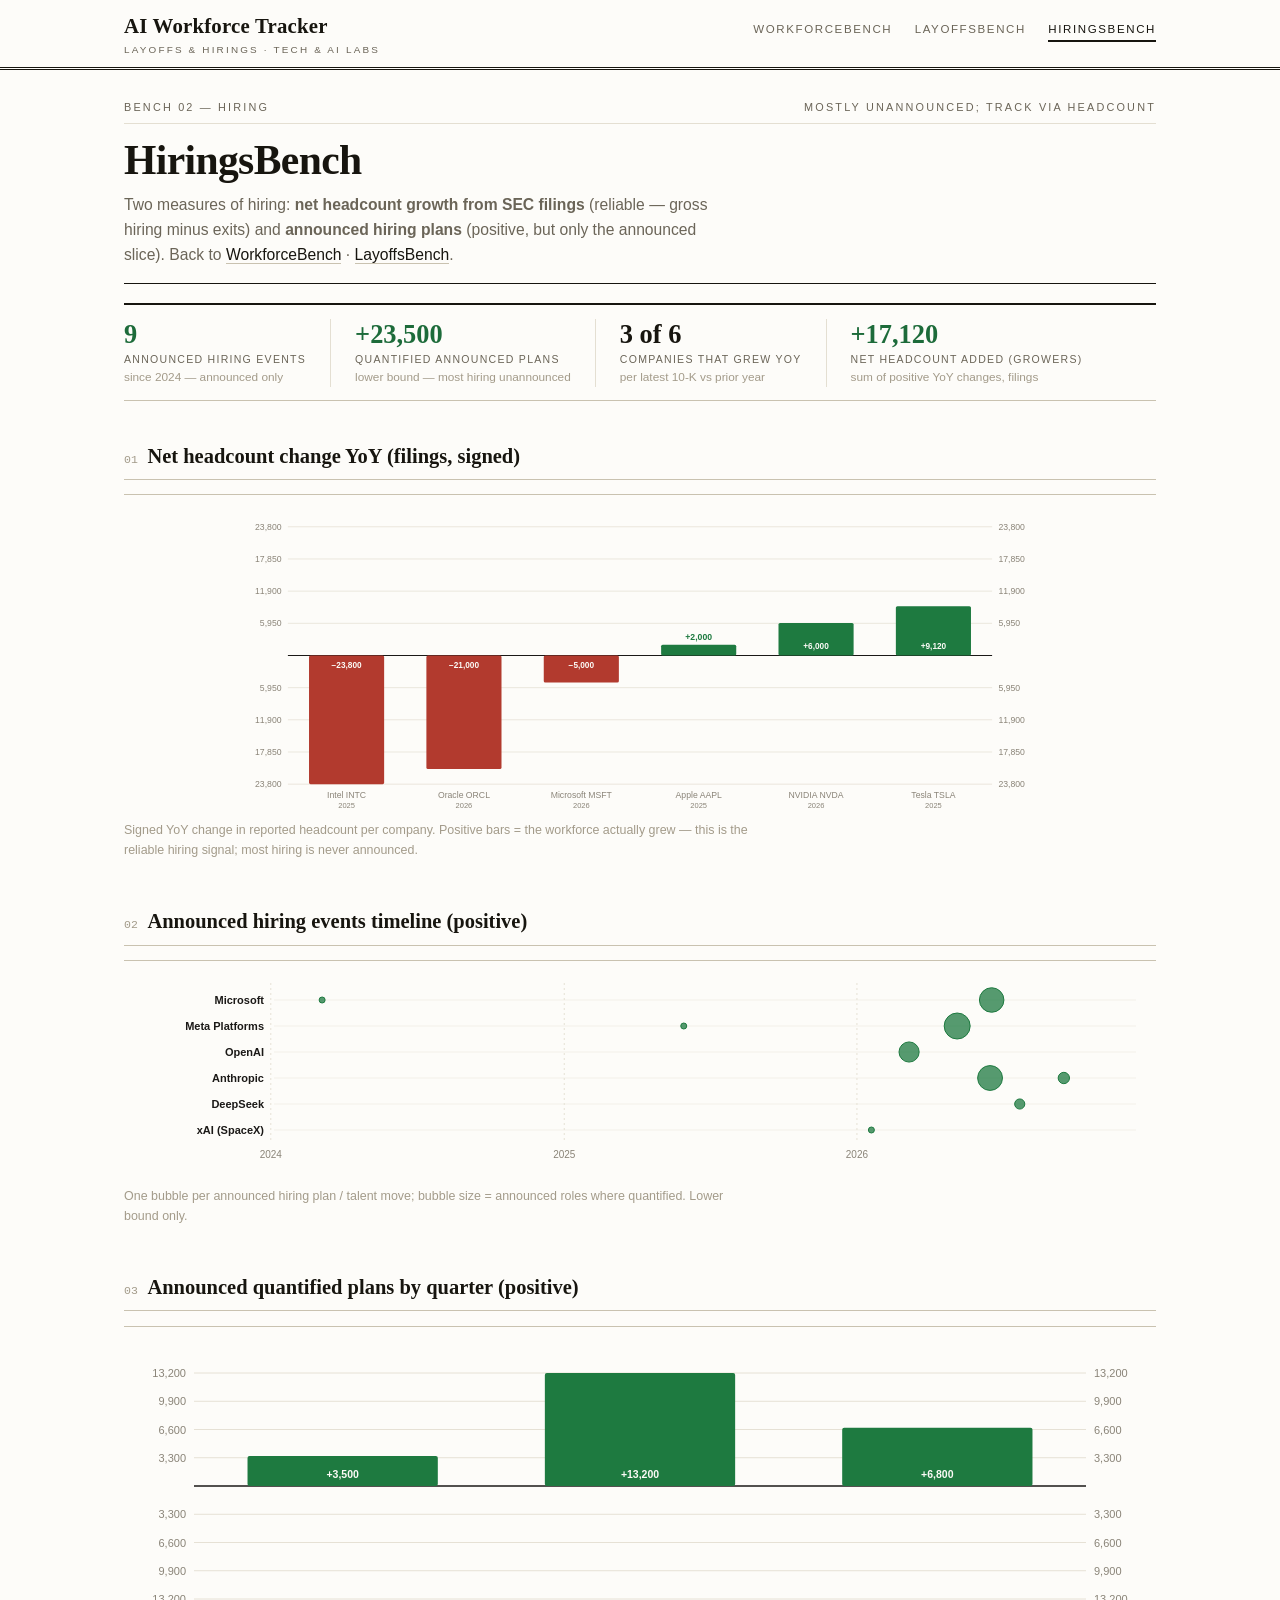
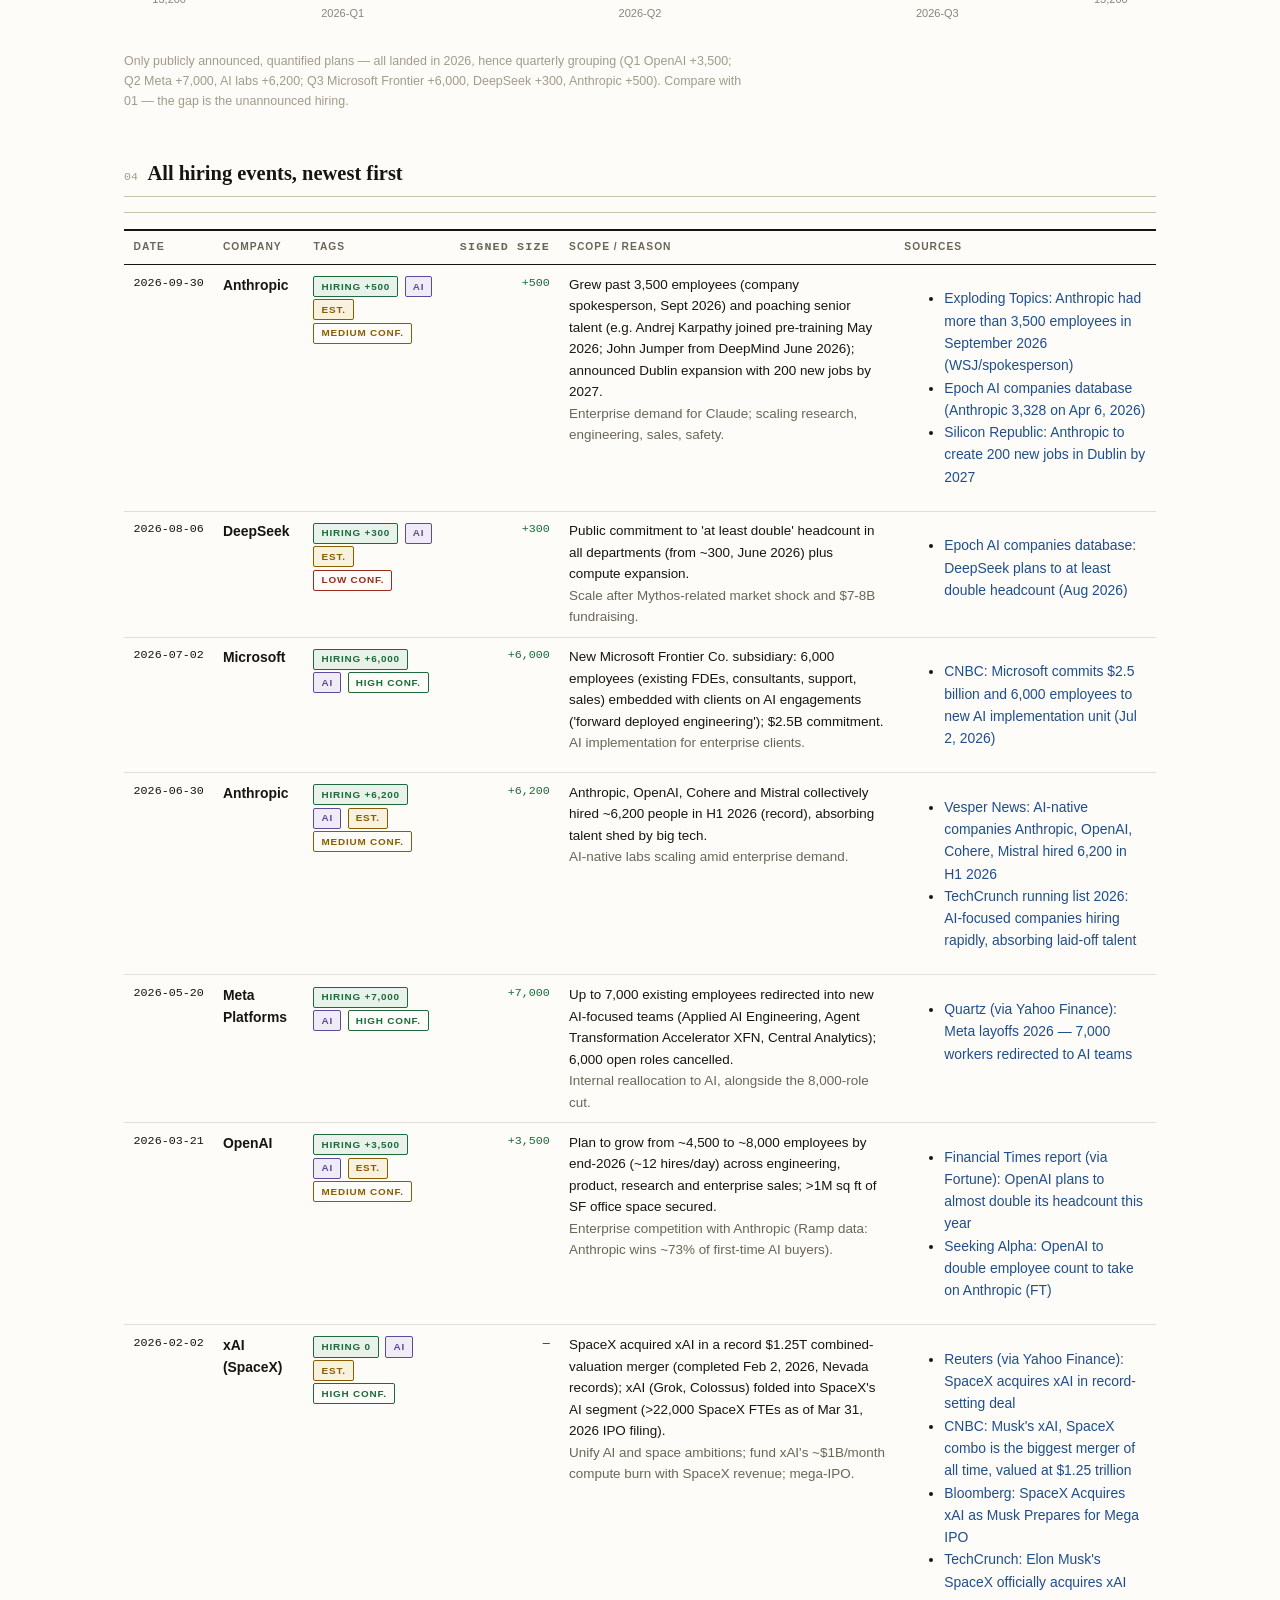
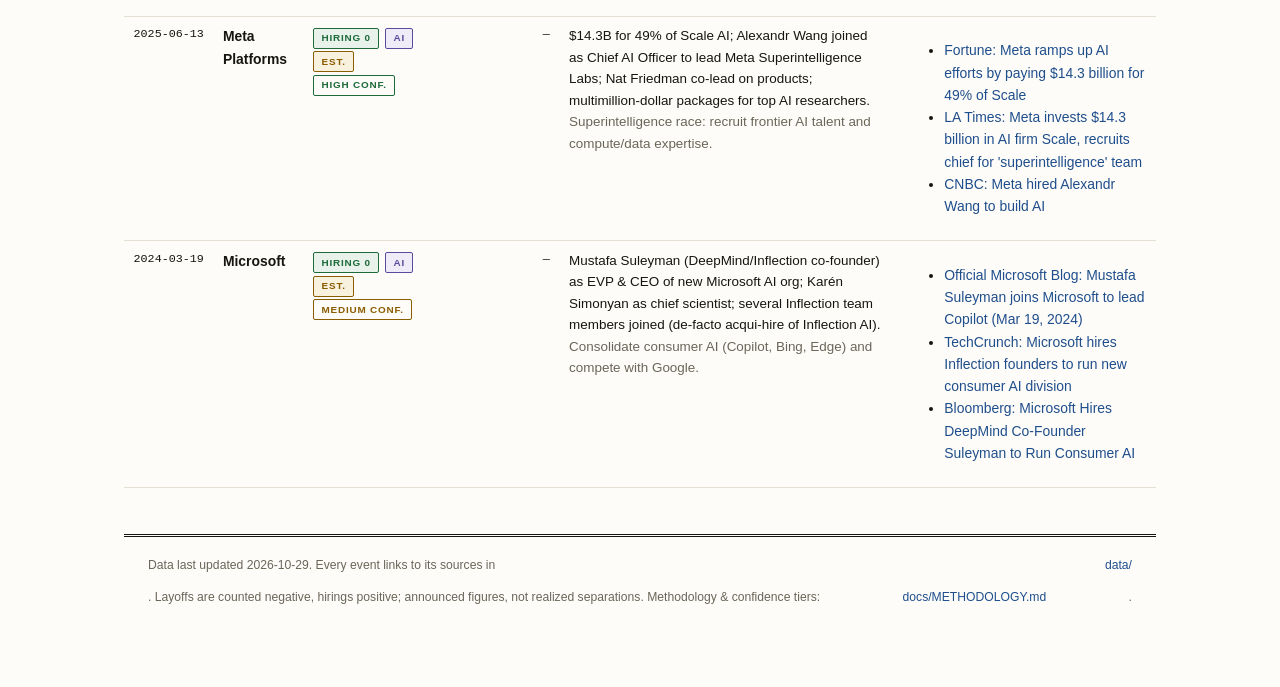
==== hirings.html @ 93736817 "Kill remaining label overlaps: net-flow values go inside bars (white), small-bar labels clamped abov" ====
<!DOCTYPE html>
<html lang="en">
<head>
<meta charset="utf-8">
<meta name="viewport" content="width=device-width, initial-scale=1">
<title>HiringsBench — AI Workforce Tracker</title>
<meta name="description" content="HiringsBench: announced hiring plans and AI talent moves (positive flow) plus net headcount growth from filings — the reliable hiring signal.">
<link rel="stylesheet" href="assets/css/style.css?v=20">
</head>
<body>
<main>
  <div class="hero">
    <div class="kicker"><span>Bench 02 — hiring</span><span>mostly unannounced; track via headcount</span></div>
    <h1>HiringsBench</h1>
    <p class="lede">Two measures of hiring: <strong>net headcount growth from SEC filings</strong> (reliable — gross hiring minus exits) and
      <strong>announced hiring plans</strong> (positive, but only the announced slice). Back to
      <a href="index.html">WorkforceBench</a> · <a href="layoffs.html">LayoffsBench</a>.</p>
  </div>

  <section class="statline" id="kpis"></section>

  <h2><span class="no">01</span>Net headcount change YoY (filings, signed)</h2>
  <div class="panel">
    <div id="net-hc"></div>
    <p class="cap">Signed YoY change in reported headcount per company. Positive bars = the workforce actually grew — this is the reliable hiring signal; most hiring is never announced.</p>
  </div>

  <h2><span class="no">02</span>Announced hiring events timeline (positive)</h2>
  <div class="panel">
    <div id="scatter"></div>
    <p class="cap">One bubble per announced hiring plan / talent move; bubble size = announced roles where quantified. Lower bound only.</p>
  </div>

  <h2><span class="no">03</span>Announced quantified plans by quarter (positive)</h2>
  <div class="panel">
    <div id="year-chart"></div>
    <p class="cap">Only publicly announced, quantified plans — all landed in 2026, hence quarterly grouping (Q1 OpenAI +3,500; Q2 Meta +7,000, AI labs +6,200; Q3 Microsoft Frontier +6,000, DeepSeek +300, Anthropic +500). Compare with 01 — the gap is the unannounced hiring.</p>
  </div>

  <h2><span class="no">04</span>All hiring events, newest first</h2>
  <div class="panel" style="overflow-x:auto">
    <table class="data">
      <thead><tr><th>Date</th><th>Company</th><th>Tags</th><th class="num">Signed size</th><th>Scope / reason</th><th>Sources</th></tr></thead>
      <tbody id="events-body"></tbody>
    </table>
  </div>
</main>

<script src="assets/js/app.js?v=21"></script>
<script>
AIW.loadAll().then(function (d) {
  document.body.insertAdjacentHTML("afterbegin", AIW.header("HiringsBench"));
  document.querySelector("main").insertAdjacentHTML("beforeend", AIW.footer(d.updated));

  var hirings = d.events.filter(function (e) { return e.type === "hiring"; });
  var quantified = hirings.filter(function (e) { return e.size; });
  var total = quantified.reduce(function (a, e) { return a + e.size; }, 0);
  var firstYear = hirings.map(function (e) { return e.date; }).sort()[0].slice(0, 4);

  var nhc = AIW.netHeadcountChange(d.companies, d.headcount);
  var grown = nhc.filter(function (r) { return r.value > 0; }).reduce(function (a, r) { return a + r.value; }, 0);

  document.getElementById("kpis").innerHTML = [
    { label: "Announced hiring events", value: AIW.fmt(hirings.length), cls: "green", hint: "since " + firstYear + " — announced only" },
    { label: "Quantified announced plans", value: "+" + AIW.fmt(total), cls: "green", hint: "lower bound — most hiring unannounced" },
    { label: "Companies that grew YoY", value: AIW.fmt(nhc.filter(function (r) { return r.value > 0; }).length) + " of " + nhc.length, cls: "ink", hint: "per latest 10-K vs prior year" },
    { label: "Net headcount added (growers)", value: "+" + AIW.fmt(grown), cls: "green", hint: "sum of positive YoY changes, filings" }
  ].map(function (k) {
    return '<div class="stat"><div class="v ' + k.cls + '">' + k.value + '</div><div class="l">' + k.label + '</div><div class="h">' + k.hint + "</div></div>";
  }).join("");

  AIW.signedBarChart(document.getElementById("net-hc"), nhc.map(function (r) {
    return { label: r.label, label2: r.as_of.slice(0, 4), value: r.value };
  }), { height: 380 });

  AIW.eventScatter(document.getElementById("scatter"), d.companies, hirings, "hiring");

  var byQ = {};
  quantified.forEach(function (e) {
    var m = parseInt(e.date.slice(5, 7), 10);
    var q = e.date.slice(0, 4) + "-Q" + Math.ceil(m / 3);
    byQ[q] = (byQ[q] || 0) + e.size;
  });
  var qRows = Object.keys(byQ).sort().map(function (q) { return { label: q, value: byQ[q] }; });
  AIW.signedBarChart(document.getElementById("year-chart"),
    qRows.length ? qRows : [{ label: "—", value: 0 }], { height: 280 });

  AIW.eventsTable(document.getElementById("events-body"), d.companies, hirings, "hiring");
});
</script>

<script>
/* Warm the cache: fetch sibling pages + data at idle so navigation feels instant. */
(function () {
  var me = location.pathname.split("/").pop() || "index.html";
  var pages = ["index.html", "layoffs.html", "hirings.html"].filter(function (p) { return p !== me; });
  function warm() {
    pages.forEach(function (p) { var l = document.createElement("link"); l.rel = "prefetch"; l.href = p; document.head.appendChild(l); });
    ["data/companies.json", "data/events.json", "data/headcount.json", "data/coverage.json"].forEach(function (d) {
      fetch(d, { cache: "force-cache" }).catch(function () {});
    });
  }
  if ("requestIdleCallback" in window) requestIdleCallback(warm); else setTimeout(warm, 300);
})();
</script>
</body>
</html>
---- assets/css/style.css ----
/* AI Workforce Tracker — newspaper-ledger design: ink on paper, hairlines, no cards/emoji */
:root {
  --paper: #fdfcf9;
  --card: #ffffff;
  --ink: #17150f;
  --muted: #6b6558;
  --faint: #a39b8a;
  --line: #e4dfd2;
  --line-strong: #c9c2b0;
  --red: #9c2b1e;
  --red-soft: #f9ece8;
  --green: #1d6b3a;
  --green-soft: #e9f2ea;
  --violet: #5d4a9e;
  --violet-soft: #efecf8;
  --blue: #1f4e8c;
  --amber: #8a5d00;
  --amber-soft: #f8f1de;
  --mono: ui-monospace, "SF Mono", Menlo, Consolas, monospace;
  --serif: "Iowan Old Style", "Palatino Linotype", Palatino, Georgia, serif;
  --sans: "Helvetica Neue", Helvetica, Arial, sans-serif;
}

* { box-sizing: border-box; }

body {
  margin: 0;
  font-family: var(--sans);
  background: var(--paper);
  color: var(--ink);
  line-height: 1.6;
  font-size: 15px;
  -webkit-font-smoothing: antialiased;
}

a { color: var(--blue); text-decoration: none; }
a:hover { text-decoration: underline; }

/* ---------- masthead ---------- */
header.site {
  background: var(--paper);
  border-bottom: 3px double var(--ink);
  position: sticky;
  top: 0;
  z-index: 10;
}
header.site .bar {
  max-width: 1080px;
  margin: 0 auto;
  padding: 0.55rem 1.5rem;
  display: flex;
  align-items: baseline;
  gap: 1.75rem;
  flex-wrap: wrap;
}
header.site .brand {
  font-family: var(--serif);
  font-weight: 700;
  font-size: 1.3rem;
  letter-spacing: 0.01em;
  color: var(--ink);
  margin-right: auto;
  border-bottom: none;
  text-decoration: none;
}
header.site .brand:hover { color: var(--ink); text-decoration: none; }
header.site .brand small {
  display: block;
  font-family: var(--sans);
  font-weight: 400;
  font-size: 0.62rem;
  letter-spacing: 0.22em;
  text-transform: uppercase;
  color: var(--muted);
}
header.site nav { display: flex; gap: 1.4rem; }
header.site nav a {
  font-size: 0.72rem;
  text-transform: uppercase;
  letter-spacing: 0.14em;
  color: var(--muted);
  padding-bottom: 2px;
  border-bottom: 1px solid transparent;
}
header.site nav a:hover { color: var(--ink); text-decoration: none; border-bottom-color: var(--line-strong); }
header.site nav a.active { color: var(--ink); border-bottom: 2px solid var(--ink); }

/* ---------- layout ---------- */
main { max-width: 1080px; margin: 0 auto; padding: 1.8rem 1.5rem 3rem; }

.hero { border-bottom: 1px solid var(--ink); padding-bottom: 1rem; margin-bottom: 0.5rem; }
.hero .kicker {
  font-size: 0.68rem; text-transform: uppercase; letter-spacing: 0.2em;
  color: var(--muted);
  display: flex; justify-content: space-between; flex-wrap: wrap; gap: 0.5rem;
  border-bottom: 1px solid var(--line);
  padding-bottom: 0.45rem; margin-bottom: 0.9rem;
}
h1 {
  font-family: var(--serif);
  font-size: 2.6rem;
  line-height: 1.05;
  margin: 0 0 0.6rem;
  font-weight: 700;
  letter-spacing: -0.015em;
}
.hero .lede { color: var(--muted); max-width: 68ch; margin: 0; font-size: 0.98rem; }
.hero .lede a { color: var(--ink); border-bottom: 1px solid var(--line-strong); }

h2 {
  font-family: var(--serif);
  font-size: 1.28rem;
  font-weight: 700;
  margin: 2.4rem 0 0.8rem;
  padding-bottom: 0.4rem;
  border-bottom: 1px solid var(--line-strong);
  display: flex;
  align-items: baseline;
  gap: 0.6rem;
}
h2 .no {
  font-family: var(--mono);
  font-size: 0.72rem;
  color: var(--faint);
  font-weight: 400;
}

/* ---------- stat strip (ledger row) ---------- */
.statline {
  display: flex;
  flex-wrap: wrap;
  margin: 1.2rem 0 0;
  padding: 0.85rem 0;
  border-top: 2px solid var(--ink);
  border-bottom: 1px solid var(--line-strong);
}
.stat {
  padding: 0 1.5rem 0 0;
  margin-right: 1.5rem;
  border-right: 1px solid var(--line);
}
.stat:last-child { border-right: none; margin-right: 0; }
.stat .v {
  font-family: var(--serif);
  font-size: 1.65rem;
  font-weight: 700;
  font-variant-numeric: tabular-nums;
  line-height: 1.15;
}
.stat .v.red { color: var(--red); }
.stat .v.green { color: var(--green); }
.stat .v.violet { color: var(--violet); }
.stat .l { font-size: 0.66rem; text-transform: uppercase; letter-spacing: 0.12em; color: var(--muted); margin-top: 0.1rem; }
.stat .h { font-size: 0.74rem; color: var(--faint); }

/* ---------- panels: flat, hairline, no shadows/rounding ---------- */
.panel {
  border-top: 1px solid var(--line-strong);
  padding: 1rem 0 0.4rem;
  margin: 0.9rem 0;
}
.panel .cap { color: var(--faint); font-size: 0.78rem; margin: 0.6rem 0 0; max-width: 90ch; }

.chart { width: 100%; height: 300px; display: block; }
.chart.tall { height: 340px; }

.legend { display: flex; flex-wrap: wrap; gap: 1.1rem; font-size: 0.78rem; color: var(--muted); margin-top: 0.5rem; }
.legend span::before { content: "■"; margin-right: 0.4rem; }
.legend .l-red::before { color: var(--red); }
.legend .l-green::before { color: var(--green); }
.legend .l-violet::before { color: var(--violet); }
.legend .l-ink::before { color: var(--ink); }
.legend .l-line::before { content: "—"; color: var(--ink); }

/* HTML legend below line charts */
.chart-legend {
  display: flex; flex-wrap: wrap; gap: 0.25rem 1.1rem;
  margin-top: 0.55rem; padding-top: 0.5rem;
  border-top: 1px solid var(--line);
}
.chart-legend .lg-item { font-size: 0.76rem; color: var(--ink); white-space: nowrap; display: inline-flex; align-items: center; gap: 0.35rem; }
.chart-legend .lg-item i { display: inline-block; width: 14px; height: 3px; }

/* ---------- tables: ledger style ---------- */
table.data { width: 100%; border-collapse: collapse; font-size: 0.87rem; }
table.data th {
  font-size: 0.64rem; text-transform: uppercase; letter-spacing: 0.1em;
  color: var(--muted); font-weight: 600;
  text-align: left; padding: 0.45rem 0.6rem;
  border-top: 2px solid var(--ink);
  border-bottom: 1px solid var(--ink);
}
table.data td { padding: 0.55rem 0.6rem; border-bottom: 1px solid var(--line); vertical-align: top; }
table.data tbody tr:hover td { background: #f5f2ea; }
table.data .num, .num { text-align: right; font-variant-numeric: tabular-nums; white-space: nowrap; font-family: var(--mono); font-size: 0.84em; }
.pos { color: var(--green); }
.neg { color: var(--red); }

/* ---------- badges: quiet outline pills ---------- */
.badge {
  display: inline-block;
  font-size: 0.62rem; font-weight: 600;
  text-transform: uppercase; letter-spacing: 0.08em;
  padding: 0.1rem 0.45rem;
  border-radius: 2px;
  border: 1px solid var(--line-strong);
  color: var(--muted);
  white-space: nowrap;
  margin-right: 0.15rem;
}
.badge.red { color: var(--red); border-color: var(--red); background: var(--red-soft); }
.badge.green { color: var(--green); border-color: var(--green); background: var(--green-soft); }
.badge.ai { color: var(--violet); border-color: var(--violet); background: var(--violet-soft); }
.badge.est { color: var(--amber); border-color: var(--amber); background: var(--amber-soft); }
.badge.conf-high { color: var(--green); border-color: var(--green); }
.badge.conf-medium { color: var(--amber); border-color: var(--amber); }
.badge.conf-low { color: var(--red); border-color: var(--red); }

/* ---------- filters ---------- */
.filters { display: flex; flex-wrap: wrap; gap: 0.6rem; margin: 0.8rem 0; align-items: center; }
.filters label { font-size: 0.66rem; text-transform: uppercase; letter-spacing: 0.1em; color: var(--muted); font-weight: 600; }
.filters select, .filters input[type="search"] {
  background: var(--card);
  color: var(--ink);
  border: 1px solid var(--line-strong);
  border-radius: 2px;
  padding: 0.32rem 0.5rem;
  font-size: 0.86rem;
  font-family: var(--sans);
}

/* ---------- company evolution rows ---------- */
.evo { border-top: 2px solid var(--ink); }
.evo .head {
  display: grid; grid-template-columns: 200px 1fr 110px; gap: 1rem;
  padding: 0.4rem 0;
  font-size: 0.62rem; text-transform: uppercase; letter-spacing: 0.1em;
  color: var(--faint); font-weight: 600;
  border-bottom: 1px solid var(--ink);
}
.evo .head .net { text-align: right; }
.evo .row {
  display: grid;
  grid-template-columns: 200px 1fr 110px;
  gap: 1rem;
  align-items: center;
  padding: 0.5rem 0;
  border-bottom: 1px solid var(--line);
}
.evo .row:hover { background: #f5f2ea; }
.evo .row .co { font-weight: 600; font-size: 0.9rem; }
.evo .row .co .tick { color: var(--faint); font-family: var(--mono); font-size: 0.7rem; font-weight: 400; margin-left: 0.4rem; }
.evo .row svg { width: 100%; height: 40px; display: block; }
.evo .row .net { text-align: right; font-family: var(--mono); font-size: 0.84rem; }

/* ---------- robustness tiers ---------- */
.tiers { display: grid; grid-template-columns: repeat(auto-fit, minmax(220px, 1fr)); gap: 0; border-top: 1px solid var(--line-strong); }
.tier { padding: 0.8rem 1rem 0.8rem 0; margin-right: 1rem; border-right: 1px solid var(--line); }
.tier:last-child { border-right: none; }
.tier .t-name { font-family: var(--serif); font-weight: 700; font-size: 0.95rem; }
.tier .t-desc { color: var(--muted); font-size: 0.8rem; margin-top: 0.2rem; }
.tier .t-num { font-family: var(--mono); font-size: 0.76rem; color: var(--faint); margin-top: 0.3rem; }

/* ---------- tooltip ---------- */
.svg-tip {
  position: absolute;
  z-index: 20;
  pointer-events: none;
  background: var(--ink);
  color: var(--paper);
  font-size: 0.74rem;
  line-height: 1.35;
  padding: 0.3rem 0.55rem;
  border-radius: 2px;
  max-width: 240px;
}
.bubble { cursor: pointer; }
.chart rect[data-tip]:hover, .chart circle[data-tip]:hover, .chart path[data-tip]:hover { stroke: var(--ink); stroke-width: 1.2; }

/* ---------- footer ---------- */
footer.site {
  border-top: 3px double var(--ink);
  color: var(--muted);
  font-size: 0.76rem;
  padding: 1.2rem 1.5rem 2rem;
  max-width: 1080px;
  margin: 2.5rem auto 0;
  display: flex;
  justify-content: space-between;
  flex-wrap: wrap;
  gap: 0.75rem;
}

.muted { color: var(--muted); }
.small { font-size: 0.84rem; }
.mono { font-family: var(--mono); }

@media (max-width: 760px) {
  h1 { font-size: 1.9rem; }
  .evo .row, .evo .head { grid-template-columns: 120px 1fr 80px; gap: 0.5rem; }
  .stat { padding-right: 1rem; margin-right: 1rem; }
}
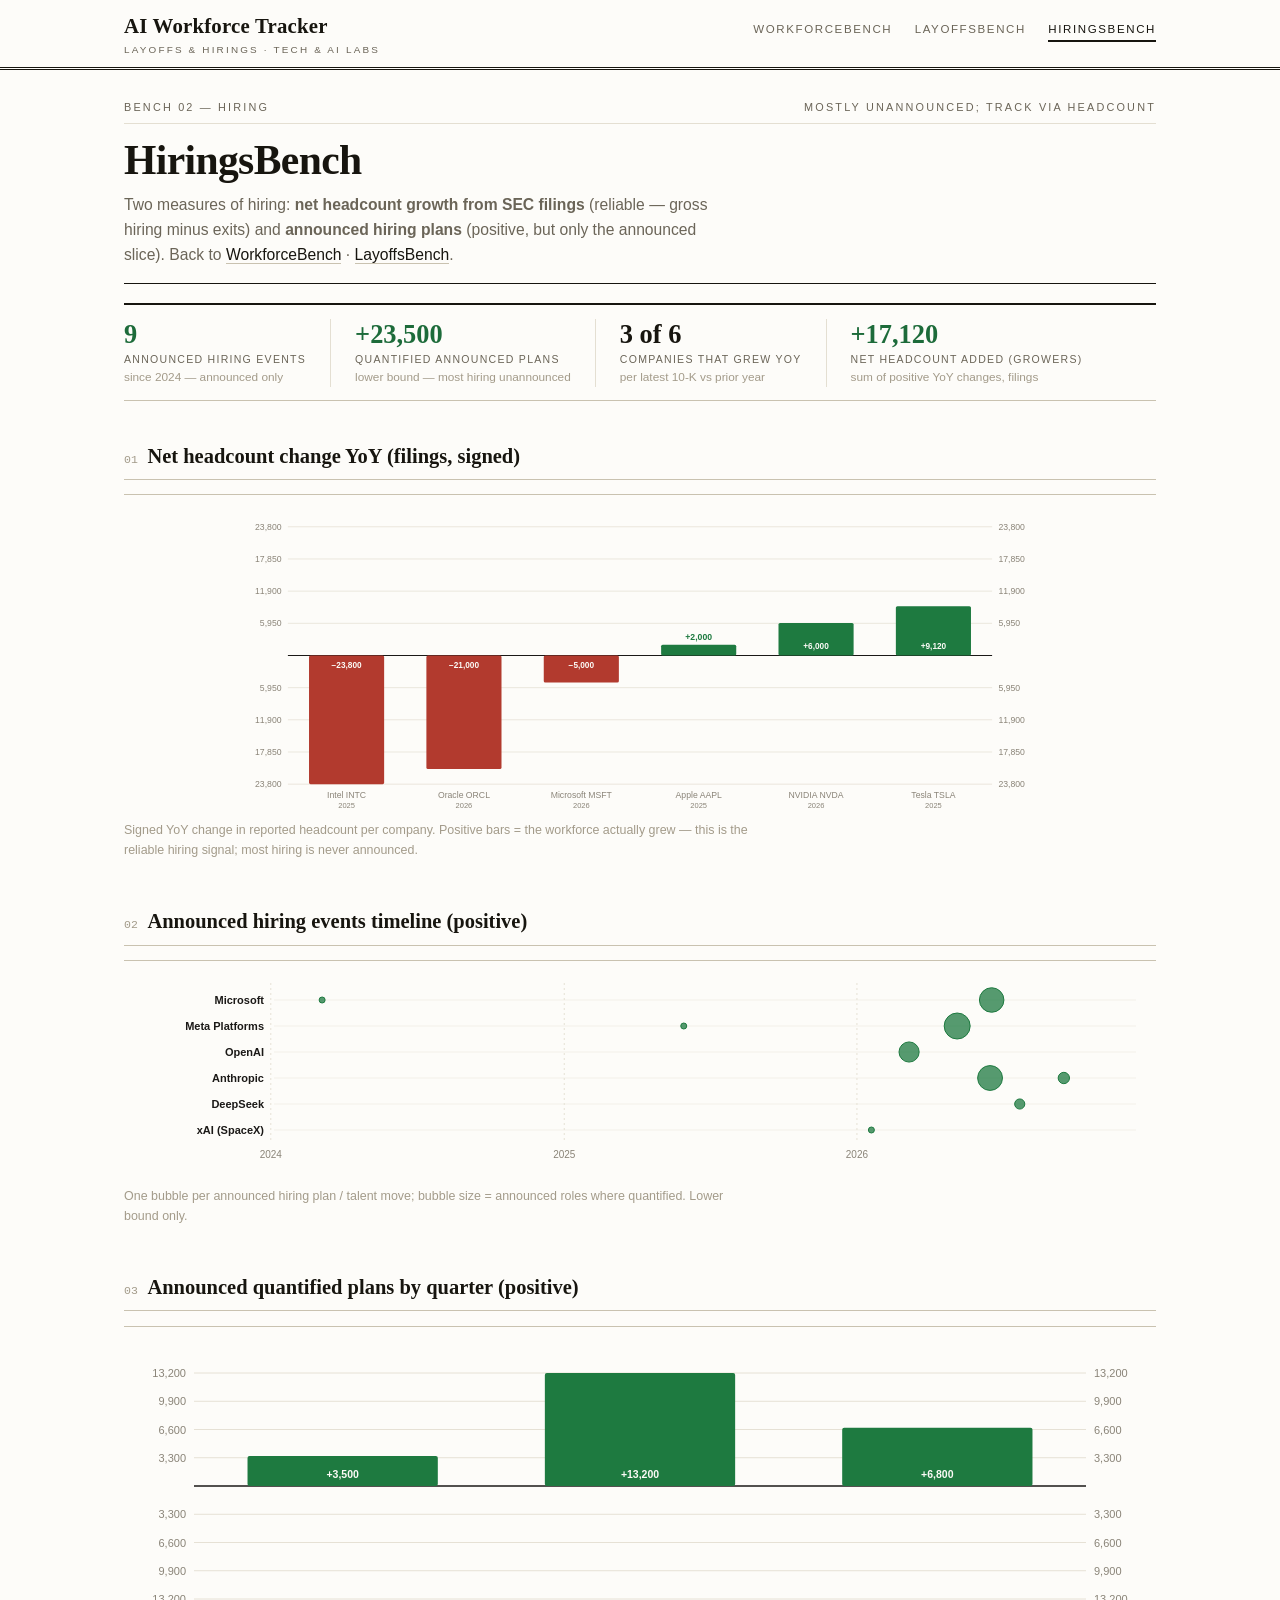
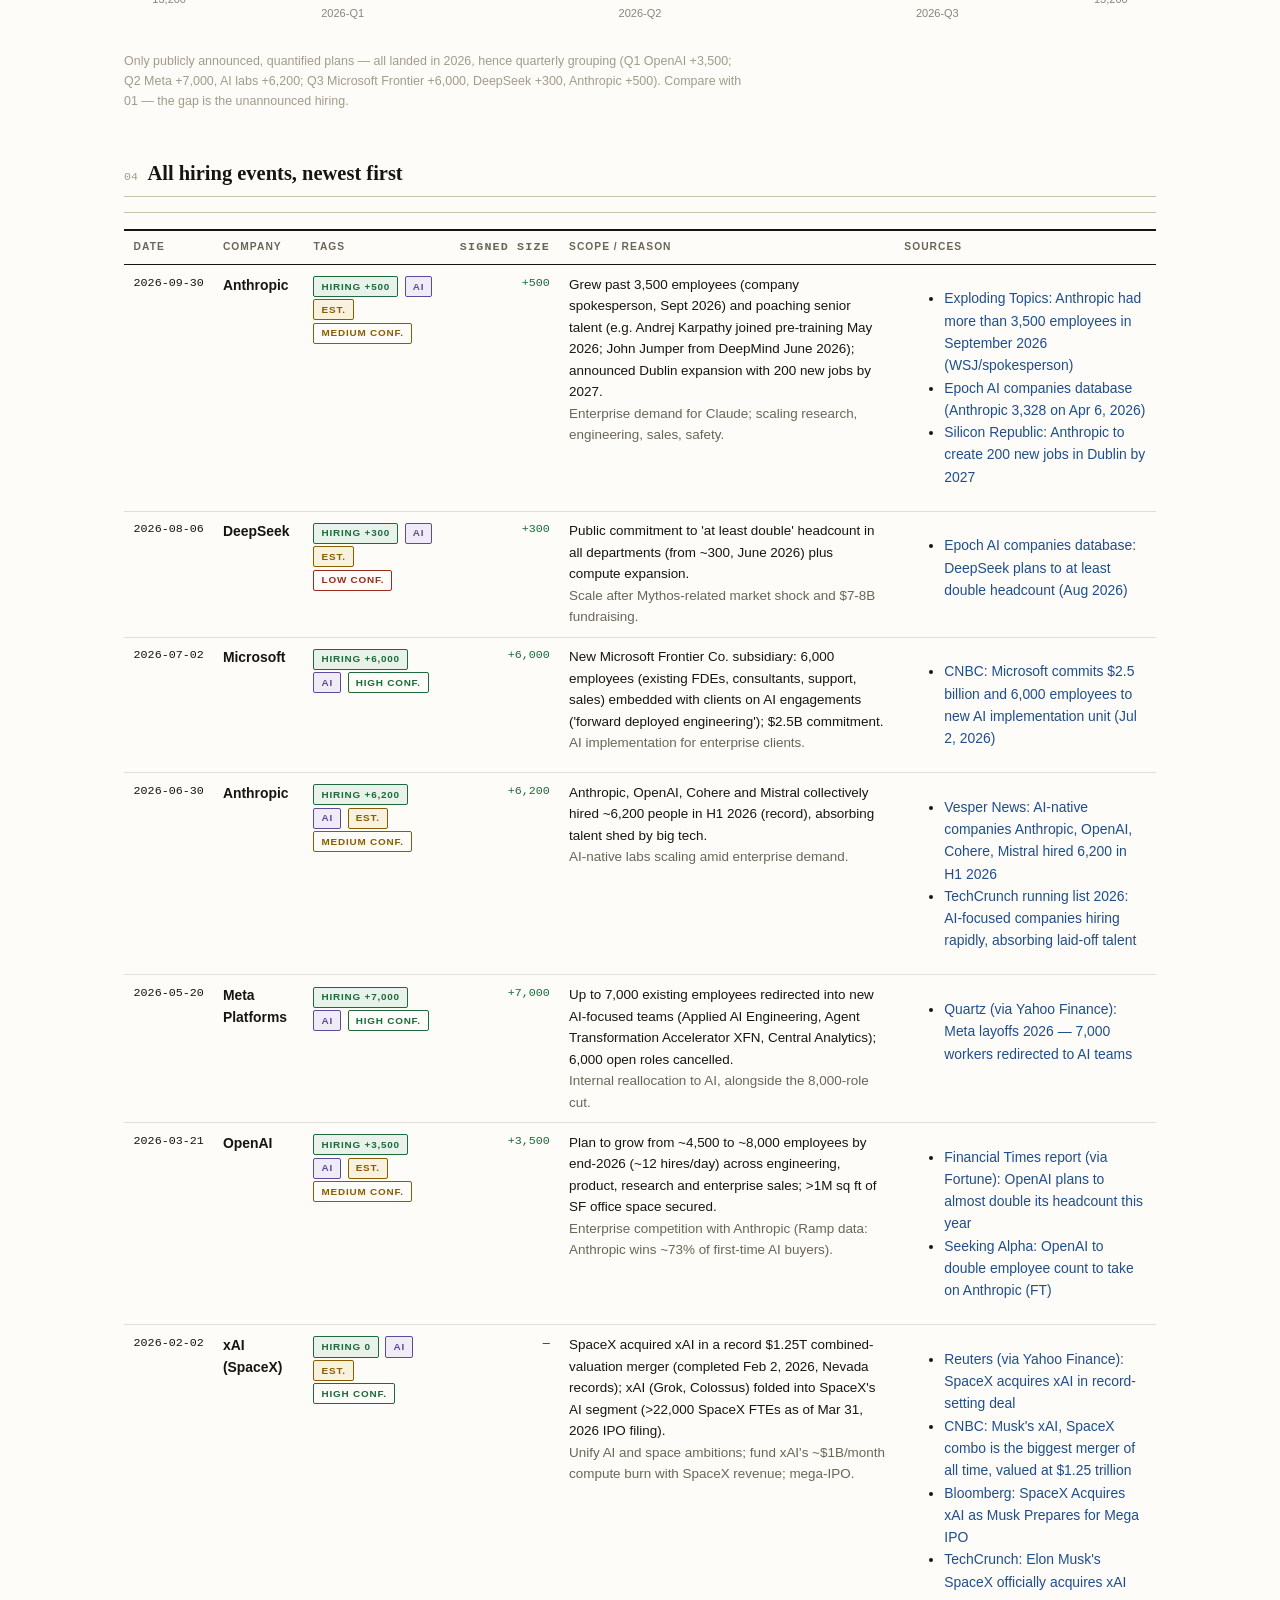
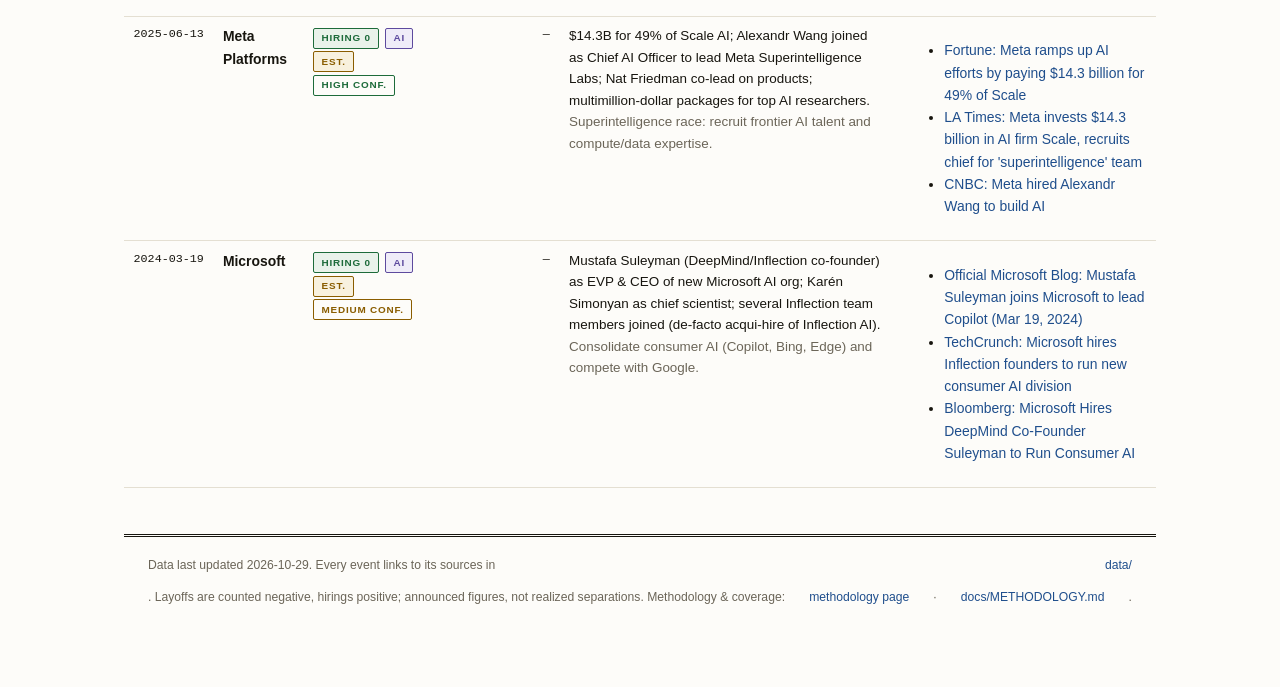
==== commit 9502dc78: "Move internal-facing coverage check off the main page onto a dedicated methodology.html - WorkforceB" ====
--- a/hirings.html
+++ b/hirings.html
@@ -5,7 +5,7 @@
 <meta name="viewport" content="width=device-width, initial-scale=1">
 <title>HiringsBench — AI Workforce Tracker</title>
 <meta name="description" content="HiringsBench: announced hiring plans and AI talent moves (positive flow) plus net headcount growth from filings — the reliable hiring signal.">
-<link rel="stylesheet" href="assets/css/style.css?v=20">
+<link rel="stylesheet" href="assets/css/style.css?v=22">
 </head>
 <body>
 <main>
@@ -93,7 +93,7 @@
 /* Warm the cache: fetch sibling pages + data at idle so navigation feels instant. */
 (function () {
   var me = location.pathname.split("/").pop() || "index.html";
-  var pages = ["index.html", "layoffs.html", "hirings.html"].filter(function (p) { return p !== me; });
+  var pages = ["index.html", "layoffs.html", "hirings.html", "methodology.html"].filter(function (p) { return p !== me; });
   function warm() {
     pages.forEach(function (p) { var l = document.createElement("link"); l.rel = "prefetch"; l.href = p; document.head.appendChild(l); });
     ["data/companies.json", "data/events.json", "data/headcount.json", "data/coverage.json"].forEach(function (d) {
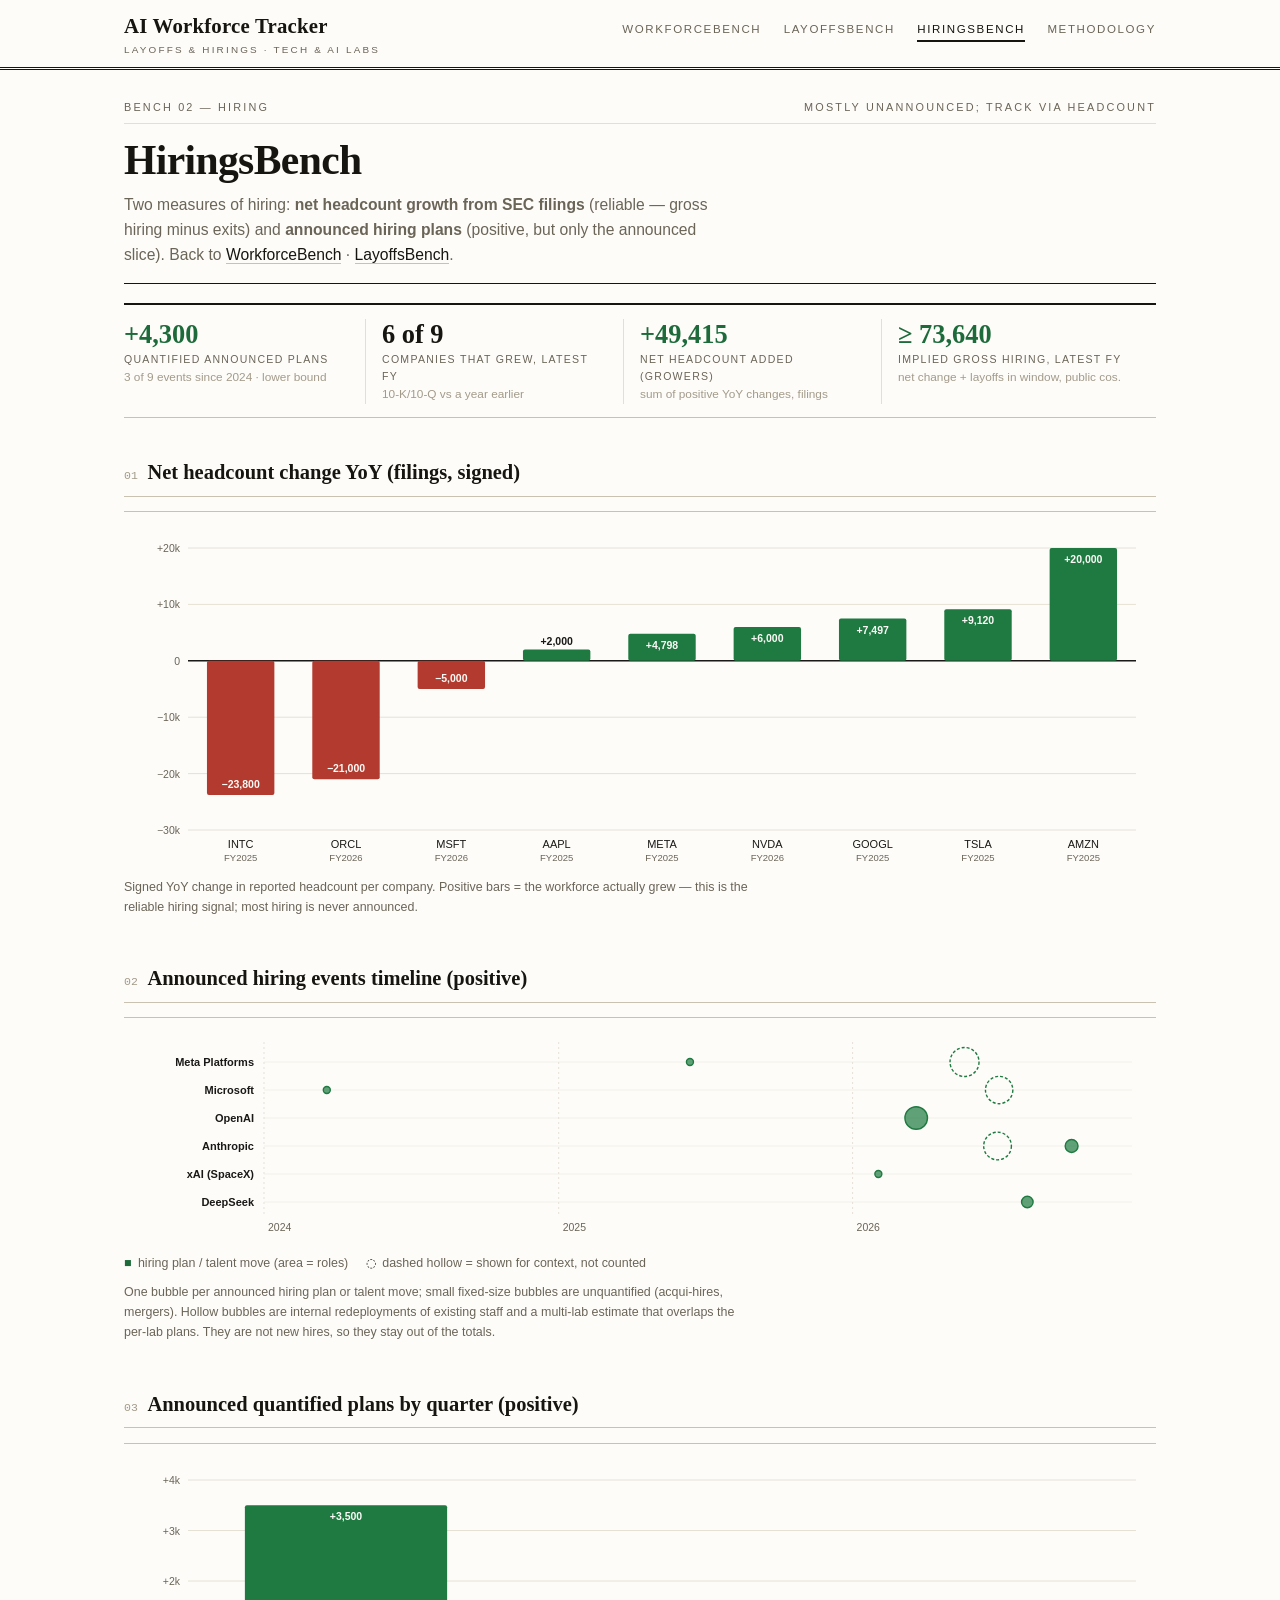
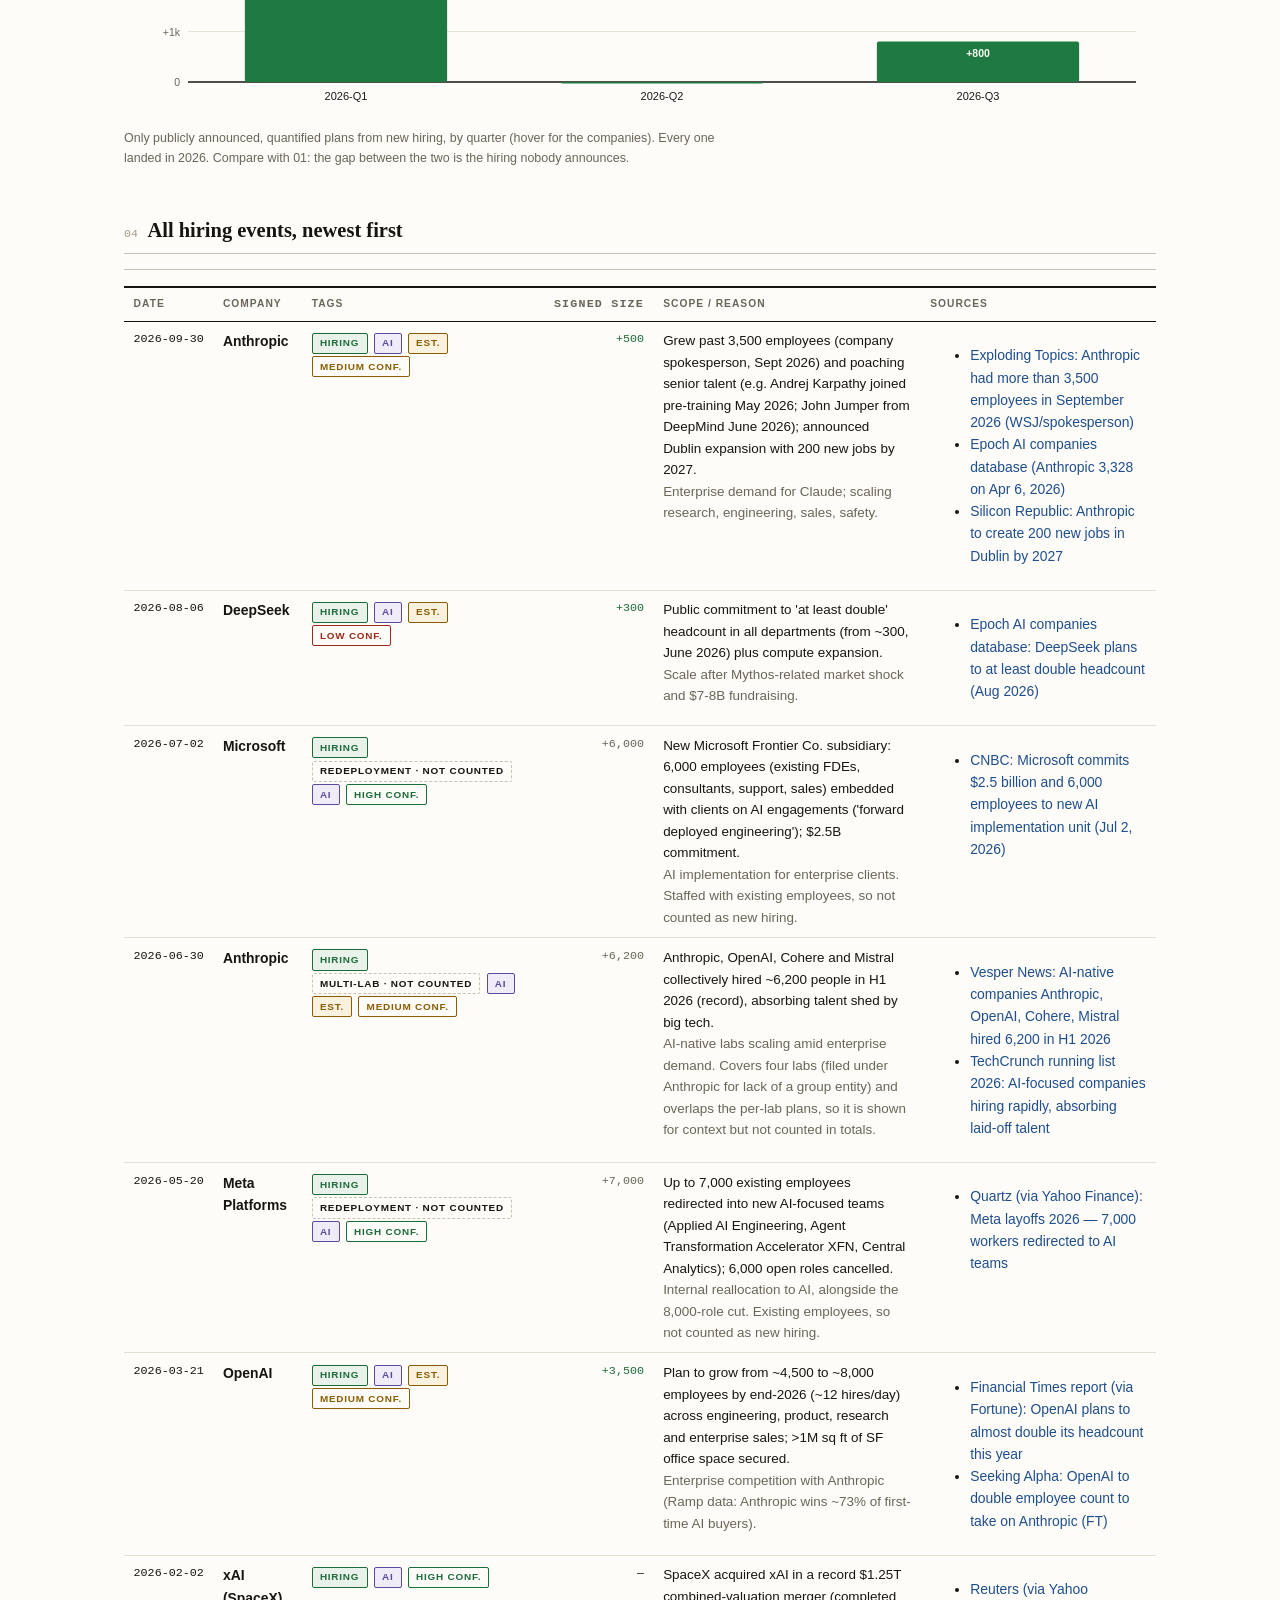
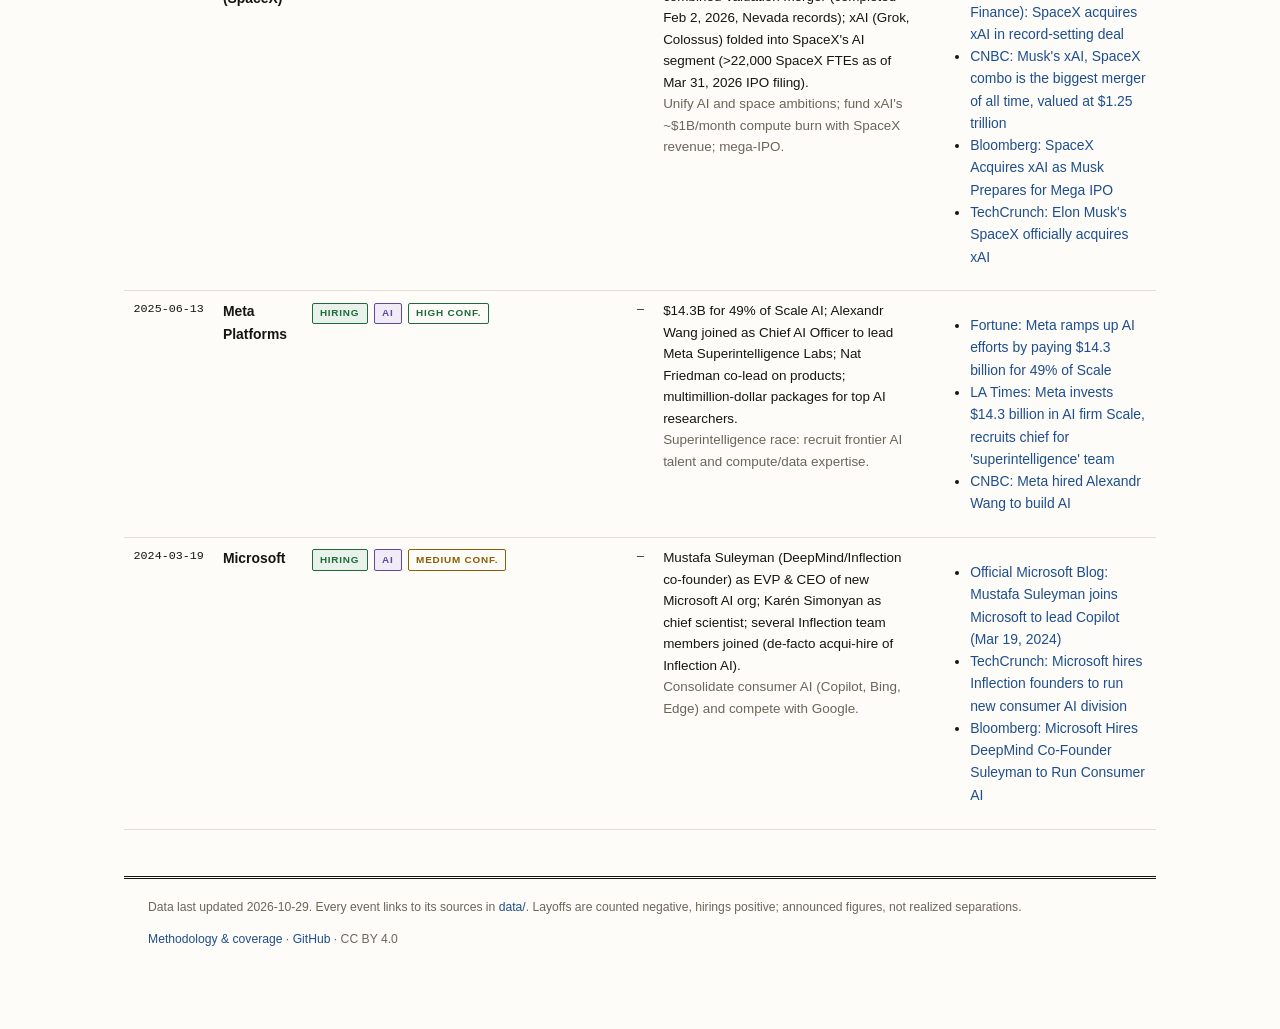
==== commit 703983ac: "Audit pass: fix data double-counts, chart windowing bugs and readability Data - Amazon: Jan 2023 "18" ====
--- a/hirings.html
+++ b/hirings.html
@@ -5,7 +5,7 @@
 <meta name="viewport" content="width=device-width, initial-scale=1">
 <title>HiringsBench — AI Workforce Tracker</title>
 <meta name="description" content="HiringsBench: announced hiring plans and AI talent moves (positive flow) plus net headcount growth from filings — the reliable hiring signal.">
-<link rel="stylesheet" href="assets/css/style.css?v=22">
+<link rel="stylesheet" href="assets/css/style.css?v=29">
 </head>
 <body>
 <main>
@@ -28,13 +28,14 @@
   <h2><span class="no">02</span>Announced hiring events timeline (positive)</h2>
   <div class="panel">
     <div id="scatter"></div>
-    <p class="cap">One bubble per announced hiring plan / talent move; bubble size = announced roles where quantified. Lower bound only.</p>
+    <div class="legend"><span class="l-green">hiring plan / talent move (area = roles)</span><span class="l-hollow">dashed hollow = shown for context, not counted</span></div>
+    <p class="cap">One bubble per announced hiring plan or talent move; small fixed-size bubbles are unquantified (acqui-hires, mergers). Hollow bubbles are internal redeployments of existing staff and a multi-lab estimate that overlaps the per-lab plans. They are not new hires, so they stay out of the totals.</p>
   </div>
 
   <h2><span class="no">03</span>Announced quantified plans by quarter (positive)</h2>
   <div class="panel">
     <div id="year-chart"></div>
-    <p class="cap">Only publicly announced, quantified plans — all landed in 2026, hence quarterly grouping (Q1 OpenAI +3,500; Q2 Meta +7,000, AI labs +6,200; Q3 Microsoft Frontier +6,000, DeepSeek +300, Anthropic +500). Compare with 01 — the gap is the unannounced hiring.</p>
+    <p class="cap" id="q-cap"></p>
   </div>
 
   <h2><span class="no">04</span>All hiring events, newest first</h2>
@@ -46,49 +47,48 @@
   </div>
 </main>
 
-<script src="assets/js/app.js?v=21"></script>
+<script src="assets/js/app.js?v=29"></script>
 <script>
 AIW.loadAll().then(function (d) {
   document.body.insertAdjacentHTML("afterbegin", AIW.header("HiringsBench"));
   document.querySelector("main").insertAdjacentHTML("beforeend", AIW.footer(d.updated));
-
   var hirings = d.events.filter(function (e) { return e.type === "hiring"; });
-  var quantified = hirings.filter(function (e) { return e.size; });
+  var quantified = hirings.filter(function (e) { return AIW.counted(e); });
   var total = quantified.reduce(function (a, e) { return a + e.size; }, 0);
   var firstYear = hirings.map(function (e) { return e.date; }).sort()[0].slice(0, 4);
-
   var nhc = AIW.netHeadcountChange(d.companies, d.headcount);
   var grown = nhc.filter(function (r) { return r.value > 0; }).reduce(function (a, r) { return a + r.value; }, 0);
-
-  document.getElementById("kpis").innerHTML = [
-    { label: "Announced hiring events", value: AIW.fmt(hirings.length), cls: "green", hint: "since " + firstYear + " — announced only" },
-    { label: "Quantified announced plans", value: "+" + AIW.fmt(total), cls: "green", hint: "lower bound — most hiring unannounced" },
-    { label: "Companies that grew YoY", value: AIW.fmt(nhc.filter(function (r) { return r.value > 0; }).length) + " of " + nhc.length, cls: "ink", hint: "per latest 10-K vs prior year" },
-    { label: "Net headcount added (growers)", value: "+" + AIW.fmt(grown), cls: "green", hint: "sum of positive YoY changes, filings" }
-  ].map(function (k) {
-    return '<div class="stat"><div class="v ' + k.cls + '">' + k.value + '</div><div class="l">' + k.label + '</div><div class="h">' + k.hint + "</div></div>";
-  }).join("");
-
-  AIW.signedBarChart(document.getElementById("net-hc"), nhc.map(function (r) {
-    return { label: r.label, label2: r.as_of.slice(0, 4), value: r.value };
-  }), { height: 380 });
-
-  AIW.eventScatter(document.getElementById("scatter"), d.companies, hirings, "hiring");
-
+  var gap = AIW.impliedHiring(d.companies, d.headcount, d.events);
+  var implied = gap.reduce(function (a, r) { return a + Math.max(0, r.impliedGrossHiring); }, 0);
+  AIW.statline(document.getElementById("kpis"), [
+    { label: "Quantified announced plans", value: "+" + AIW.fmt(total), cls: "green", hint: quantified.length + " of " + hirings.length + " events since " + firstYear + " · lower bound" },
+    { label: "Companies that grew, latest FY", value: AIW.fmt(nhc.filter(function (r) { return r.value > 0; }).length) + " of " + nhc.length, cls: "ink", hint: "10-K/10-Q vs a year earlier" },
+    { label: "Net headcount added (growers)", value: "+" + AIW.fmt(grown), cls: "green", hint: "sum of positive YoY changes, filings" },
+    { label: "Implied gross hiring, latest FY", value: "≥ " + AIW.fmt(implied), cls: "green", hint: "net change + layoffs in window, public cos." }
+  ]);
   var byQ = {};
   quantified.forEach(function (e) {
-    var m = parseInt(e.date.slice(5, 7), 10);
-    var q = e.date.slice(0, 4) + "-Q" + Math.ceil(m / 3);
-    byQ[q] = (byQ[q] || 0) + e.size;
+    var q = AIW.quarterOf(e.date);
+    byQ[q] = byQ[q] || { v: 0, who: [] };
+    byQ[q].v += e.size;
+    byQ[q].who.push(AIW.companyName(d.companies, e.company) + " +" + AIW.fmt(e.size));
   });
-  var qRows = Object.keys(byQ).sort().map(function (q) { return { label: q, value: byQ[q] }; });
-  AIW.signedBarChart(document.getElementById("year-chart"),
-    qRows.length ? qRows : [{ label: "—", value: 0 }], { height: 280 });
-
+  var qRows = AIW.quarterRange(Object.keys(byQ)).map(function (q) {
+    var r = byQ[q] || { v: 0, who: [] };
+    return { label: q, value: r.v, tip: q + " · " + (r.who.join(", ") || "no quantified plans") };
+  });
+  document.getElementById("q-cap").textContent = "Only publicly announced, quantified plans from new hiring, by quarter (hover for the companies). " +
+    "Every one landed in 2026. Compare with 01: the gap between the two is the hiring nobody announces.";
+  function drawCharts() {
+    AIW.signedBarChart(document.getElementById("net-hc"), AIW.netChangeRows(nhc), { height: 340 });
+    AIW.eventScatter(document.getElementById("scatter"), d.companies, hirings, "hiring");
+    AIW.signedBarChart(document.getElementById("year-chart"), qRows.length ? qRows : [{ label: "—", value: 0 }], { height: 260 });
+  }
+  drawCharts();
+  AIW.onResize(drawCharts);
   AIW.eventsTable(document.getElementById("events-body"), d.companies, hirings, "hiring");
 });
 </script>
-
 <script>
 /* Warm the cache: fetch sibling pages + data at idle so navigation feels instant. */
 (function () {
@@ -97,7 +97,7 @@
   function warm() {
     pages.forEach(function (p) { var l = document.createElement("link"); l.rel = "prefetch"; l.href = p; document.head.appendChild(l); });
     ["data/companies.json", "data/events.json", "data/headcount.json", "data/coverage.json"].forEach(function (d) {
-      fetch(d, { cache: "force-cache" }).catch(function () {});
+      fetch(d).catch(function () {});
     });
   }
   if ("requestIdleCallback" in window) requestIdleCallback(warm); else setTimeout(warm, 300);
--- a/assets/css/style.css
+++ b/assets/css/style.css
@@ -127,17 +127,19 @@
 
 /* ---------- stat strip (ledger row) ---------- */
 .statline {
-  display: flex;
-  flex-wrap: wrap;
+  display: grid;
+  grid-template-columns: repeat(auto-fit, minmax(160px, 1fr));
+  row-gap: 0.9rem;
   margin: 1.2rem 0 0;
   padding: 0.85rem 0;
   border-top: 2px solid var(--ink);
   border-bottom: 1px solid var(--line-strong);
 }
 .stat {
-  padding: 0 1.5rem 0 0;
-  margin-right: 1.5rem;
+  padding: 0 1rem 0 0;
+  margin-right: 1rem;
   border-right: 1px solid var(--line);
+  min-width: 0;
 }
 .stat:last-child { border-right: none; margin-right: 0; }
 .stat .v {
@@ -150,6 +152,7 @@
 .stat .v.red { color: var(--red); }
 .stat .v.green { color: var(--green); }
 .stat .v.violet { color: var(--violet); }
+.stat .v.ink { color: var(--ink); }
 .stat .l { font-size: 0.66rem; text-transform: uppercase; letter-spacing: 0.12em; color: var(--muted); margin-top: 0.1rem; }
 .stat .h { font-size: 0.74rem; color: var(--faint); }
 
@@ -159,10 +162,9 @@
   padding: 1rem 0 0.4rem;
   margin: 0.9rem 0;
 }
-.panel .cap { color: var(--faint); font-size: 0.78rem; margin: 0.6rem 0 0; max-width: 90ch; }
+.panel .cap { color: var(--muted); font-size: 0.78rem; margin: 0.6rem 0 0; max-width: 90ch; }
 
 .chart { width: 100%; height: 300px; display: block; }
-.chart.tall { height: 340px; }
 
 .legend { display: flex; flex-wrap: wrap; gap: 1.1rem; font-size: 0.78rem; color: var(--muted); margin-top: 0.5rem; }
 .legend span::before { content: "■"; margin-right: 0.4rem; }
@@ -171,6 +173,8 @@
 .legend .l-violet::before { color: var(--violet); }
 .legend .l-ink::before { color: var(--ink); }
 .legend .l-line::before { content: "—"; color: var(--ink); }
+.legend .l-gray::before { color: #a39b8a; }
+.legend .l-hollow::before { content: "◌"; color: var(--ink); }
 
 /* HTML legend below line charts */
 .chart-legend {
@@ -178,7 +182,13 @@
   margin-top: 0.55rem; padding-top: 0.5rem;
   border-top: 1px solid var(--line);
 }
-.chart-legend .lg-item { font-size: 0.76rem; color: var(--ink); white-space: nowrap; display: inline-flex; align-items: center; gap: 0.35rem; }
+.chart-legend .lg-item {
+  font: inherit; font-size: 0.76rem; color: var(--ink); white-space: nowrap;
+  display: inline-flex; align-items: center; gap: 0.35rem;
+  background: none; border: 0; padding: 0.1rem 0; cursor: pointer;
+}
+.chart-legend .lg-item.dim { opacity: 0.35; }
+.chart g.series { transition: opacity 0.12s; }
 .chart-legend .lg-item i { display: inline-block; width: 14px; height: 3px; }
 
 /* ---------- tables: ledger style ---------- */
@@ -211,6 +221,7 @@
 .badge.red { color: var(--red); border-color: var(--red); background: var(--red-soft); }
 .badge.green { color: var(--green); border-color: var(--green); background: var(--green-soft); }
 .badge.ai { color: var(--violet); border-color: var(--violet); background: var(--violet-soft); }
+.badge.kind { color: var(--ink); border-style: dashed; }
 .badge.est { color: var(--amber); border-color: var(--amber); background: var(--amber-soft); }
 .badge.conf-high { color: var(--green); border-color: var(--green); }
 .badge.conf-medium { color: var(--amber); border-color: var(--amber); }
@@ -228,30 +239,6 @@
   font-size: 0.86rem;
   font-family: var(--sans);
 }
-
-/* ---------- company evolution rows ---------- */
-.evo { border-top: 2px solid var(--ink); }
-.evo .head {
-  display: grid; grid-template-columns: 200px 1fr 110px; gap: 1rem;
-  padding: 0.4rem 0;
-  font-size: 0.62rem; text-transform: uppercase; letter-spacing: 0.1em;
-  color: var(--faint); font-weight: 600;
-  border-bottom: 1px solid var(--ink);
-}
-.evo .head .net { text-align: right; }
-.evo .row {
-  display: grid;
-  grid-template-columns: 200px 1fr 110px;
-  gap: 1rem;
-  align-items: center;
-  padding: 0.5rem 0;
-  border-bottom: 1px solid var(--line);
-}
-.evo .row:hover { background: #f5f2ea; }
-.evo .row .co { font-weight: 600; font-size: 0.9rem; }
-.evo .row .co .tick { color: var(--faint); font-family: var(--mono); font-size: 0.7rem; font-weight: 400; margin-left: 0.4rem; }
-.evo .row svg { width: 100%; height: 40px; display: block; }
-.evo .row .net { text-align: right; font-family: var(--mono); font-size: 0.84rem; }
 
 /* ---------- robustness tiers ---------- */
 .tiers { display: grid; grid-template-columns: repeat(auto-fit, minmax(220px, 1fr)); gap: 0; border-top: 1px solid var(--line-strong); }
@@ -292,11 +279,19 @@
 }
 
 .muted { color: var(--muted); }
+.load-error { border: 1px solid var(--red); background: var(--red-soft); color: var(--red); padding: 0.6rem 0.8rem; font-size: 0.86rem; }
 .small { font-size: 0.84rem; }
 .mono { font-family: var(--mono); }
 
 @media (max-width: 760px) {
   h1 { font-size: 1.9rem; }
-  .evo .row, .evo .head { grid-template-columns: 120px 1fr 80px; gap: 0.5rem; }
-  .stat { padding-right: 1rem; margin-right: 1rem; }
-}
+  main { padding: 1.2rem 1rem 2.5rem; }
+  header.site { position: static; }
+  header.site .bar { padding: 0.5rem 1rem; gap: 0.4rem 1rem; }
+  header.site nav { gap: 0.9rem; flex-wrap: wrap; }
+  header.site nav a { font-size: 0.66rem; letter-spacing: 0.08em; }
+  .statline { grid-template-columns: repeat(2, minmax(0, 1fr)); }
+  .stat { padding-right: 0.6rem; margin-right: 0.6rem; }
+  .stat:nth-child(2n) { border-right: none; }
+  .stat .v { font-size: 1.35rem; }
+}
